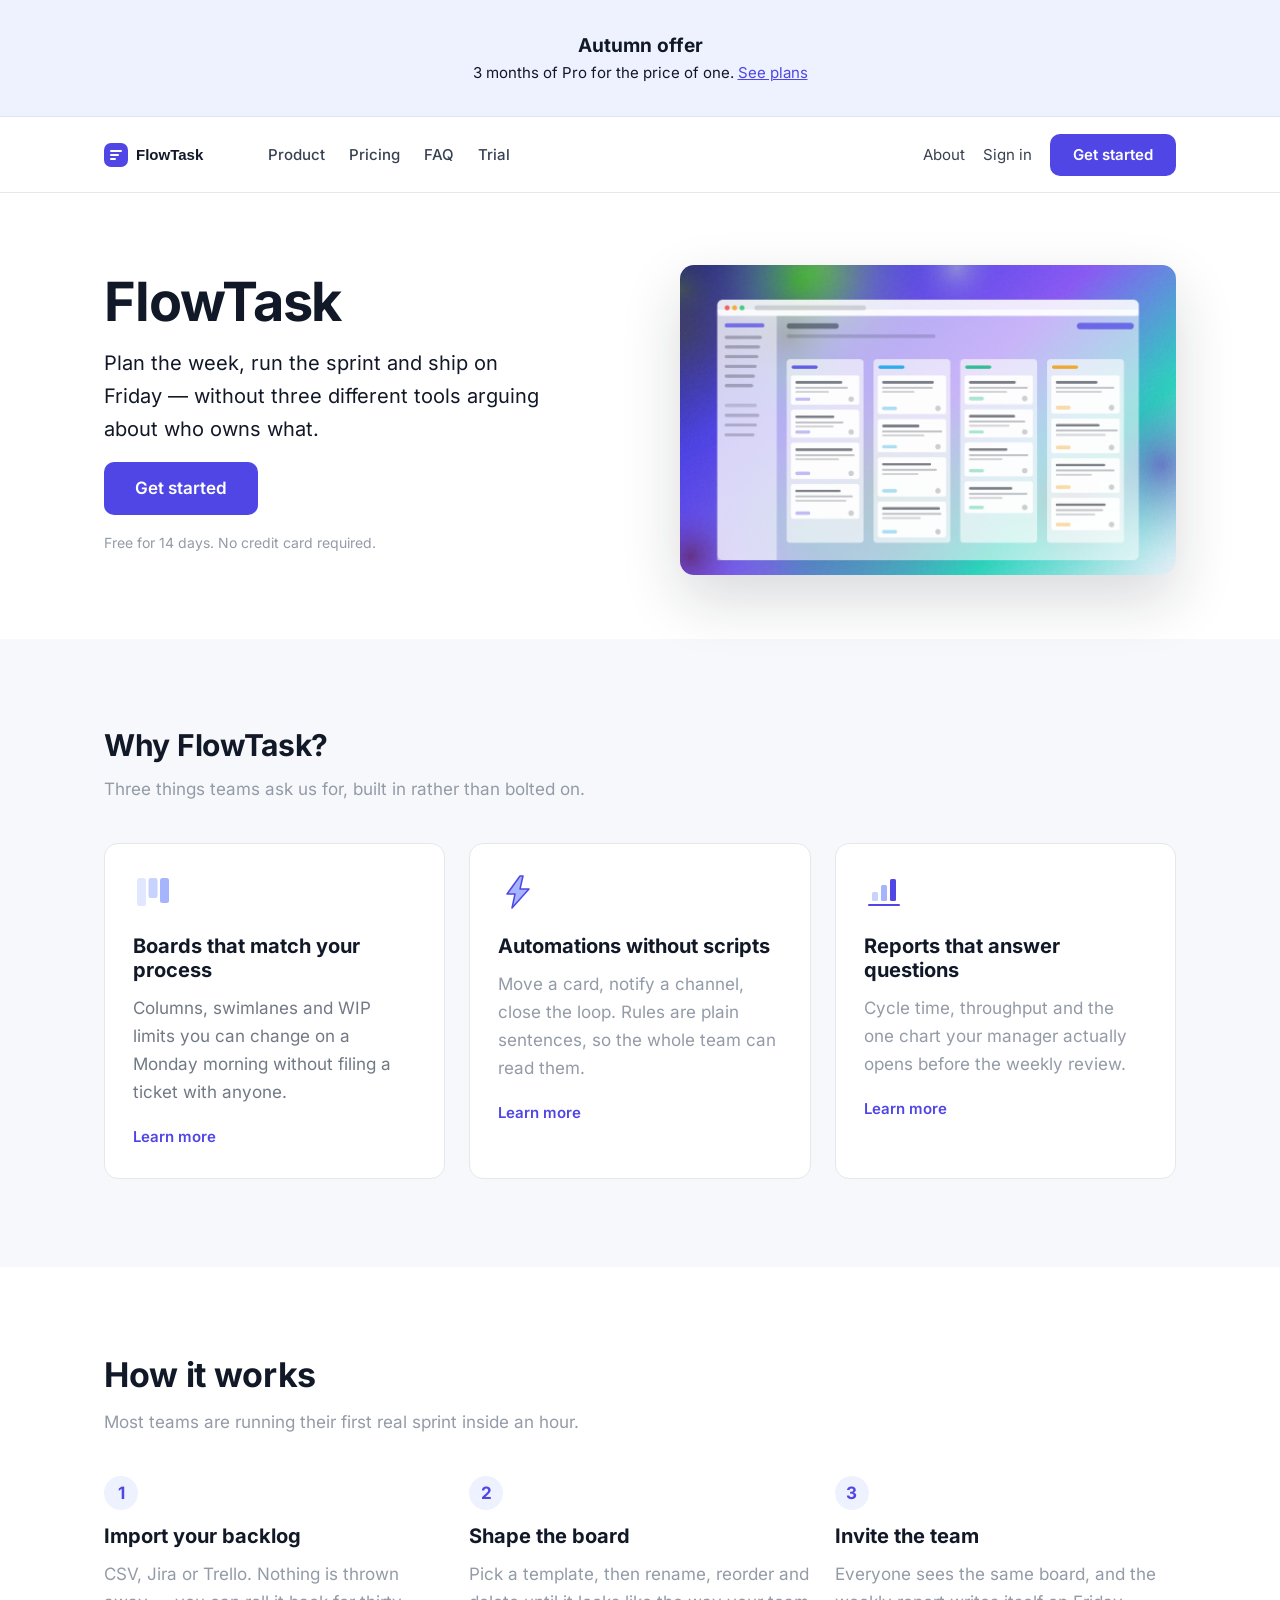
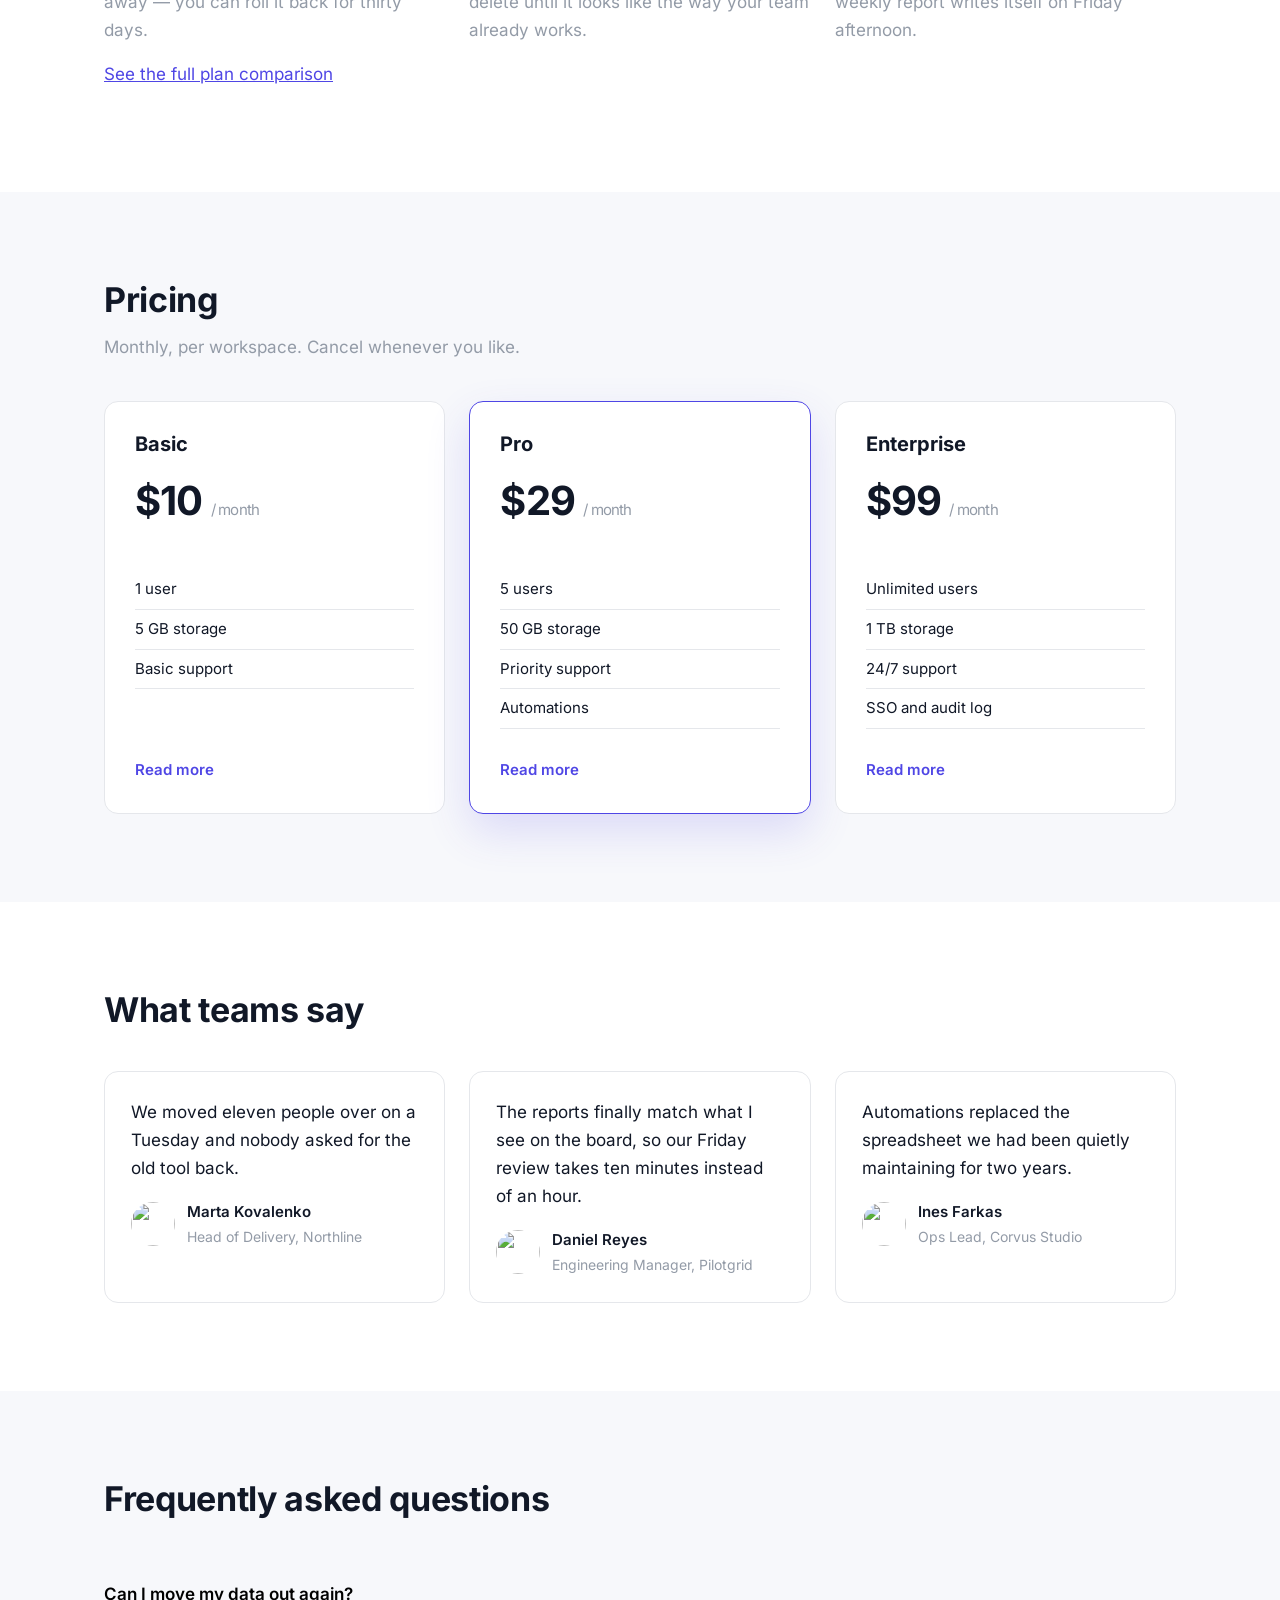
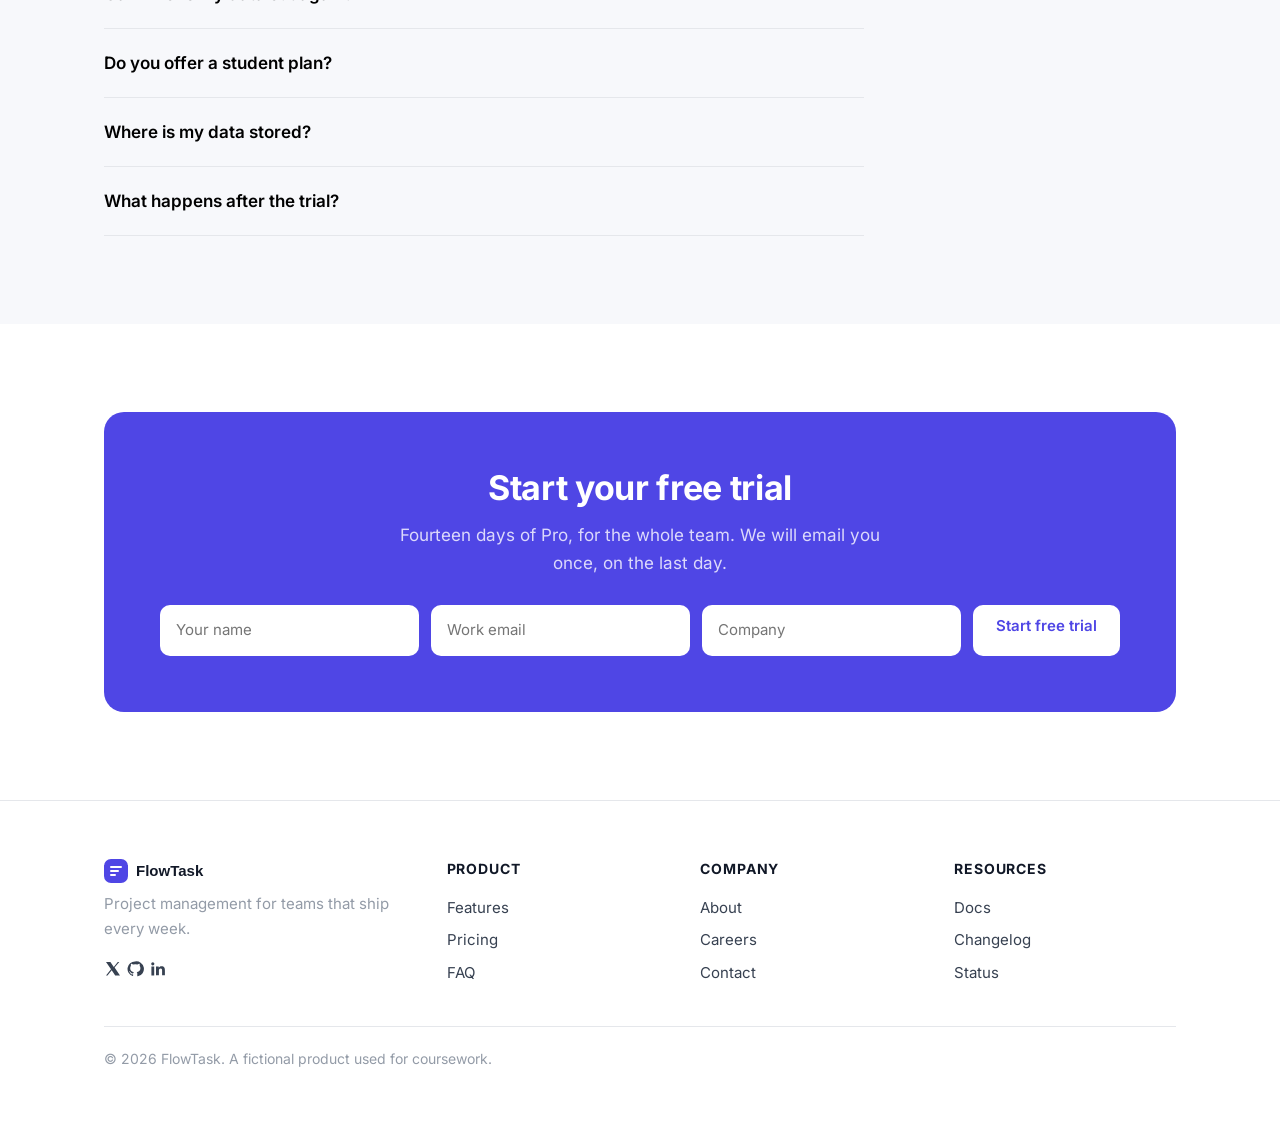
==== index.html @ dbc8b07b "first commit" ====
<!doctype html>
<html>
  <head>
    <meta charset="utf-8" />
    <meta name="viewport" content="width=device-width, initial-scale=1" />
    <title>FlowTask</title>
    <meta name="robots" content="noindex" />
    <link rel="icon" href="img/logo.svg" type="image/svg+xml" />
    <link rel="stylesheet" href="css/styles.css" />
    <script src="js/main.js"></script>
    <script type="application/ld+json">
      {
        "@context": "https://schema.org",
        "@type": "Product",
        "name": "FlowTask Pro",
        "description": "Project management for teams that ship every week.",
        "brand": {
          "@type": "Brand",
          "name": "FlowTask"
        },
        "aggregateRating": {
          "@type": "AggregateRating",
          "ratingValue": "4.9",
          "reviewCount": "1284"
        },
        "offers": {
          "@type": "Offer",
          "price": "19.00",
          "priceCurrency": "USD",
          "availability": "https://schema.org/InStock"
        }
      }
    </script>
  </head>
  <body>
    <header class="site-header">
      <div class="site-header__inner">
        <img
          class="logo"
          src="img/logo.svg"
          alt="FlowTask"
          width="132"
          height="28"
        />

        <nav class="nav" role="navigation" aria-label="Main navigation">
          <div class="nav-item" data-target="features">Product</div>
          <div class="nav-item" data-target="pricing">Pricing</div>
          <div class="nav-item" data-target="faq">FAQ</div>
          <div class="nav-item" data-target="trial">Trial</div>
        </nav>

        <div class="site-header__actions">
          <a class="link-quiet" href="about.html">About</a>
          <a class="link-quiet" href="#" aria-label="Sign in">Sign in</a>
          <button
            class="btn btn--primary"
            role="button"
            aria-label="Get started button"
            id="header-cta"
          >
            Get started
          </button>
        </div>
      </div>
    </header>

    <main>
      <section class="hero">
        <div class="shell hero__grid">
          <div class="hero__copy">
            <h1>FlowTask</h1>
            <p class="hero__lead">
              Plan the week, run the sprint and ship on Friday — without three
              different tools arguing about who owns what.
            </p>
            <div class="button button--primary button--lg" id="hero-cta">
              Get started
            </div>
            <p class="hero__note muted">
              Free for 14 days. No credit card required.
            </p>
          </div>
          <img class="hero__image" src="img/hero.jpg" />
        </div>
      </section>

      <section class="section section--alt" id="features">
        <div class="shell">
          <div class="section__head">
            <h4>Why FlowTask?</h4>
            <p class="muted">
              Three things teams ask us for, built in rather than bolted on.
            </p>
          </div>

          <div class="grid-3">
            <div class="card">
              <img
                class="card__icon"
                src="img/feature-1.svg"
                alt="icon"
                width="40"
                height="40"
              />
              <h3>Boards that match your process</h3>
              <p class="soft">
                Columns, swimlanes and WIP limits you can change on a Monday
                morning without filing a ticket with anyone.
              </p>
              <a class="card__link" href="#">Learn more</a>
            </div>

            <div class="card">
              <img
                class="card__icon"
                src="img/feature-2.svg"
                alt=""
                width="40"
                height="40"
              />
              <h3>Automations without scripts</h3>
              <p class="muted">
                Move a card, notify a channel, close the loop. Rules are plain
                sentences, so the whole team can read them.
              </p>
              <a class="card__link" href="#">Learn more</a>
            </div>

            <div class="card">
              <img
                class="card__icon"
                src="img/feature-3.svg"
                alt=""
                width="40"
                height="40"
              />
              <h3>Reports that answer questions</h3>
              <p class="muted">
                Cycle time, throughput and the one chart your manager actually
                opens before the weekly review.
              </p>
              <a class="card__link" href="#">Learn more</a>
            </div>
          </div>
        </div>
      </section>

      <section class="section" id="how">
        <div class="shell">
          <div class="section__head">
            <h2>How it works</h2>
            <p class="muted">
              Most teams are running their first real sprint inside an hour.
            </p>
          </div>

          <div class="grid-3">
            <div>
              <span class="step__num">1</span>
              <h3>Import your backlog</h3>
              <p class="muted">
                CSV, Jira or Trello. Nothing is thrown away — you can roll it
                back for thirty days.
              </p>
            </div>
            <div>
              <span class="step__num">2</span>
              <h3>Shape the board</h3>
              <p class="muted">
                Pick a template, then rename, reorder and delete until it looks
                like the way your team already works.
              </p>
            </div>
            <div>
              <span class="step__num">3</span>
              <h3>Invite the team</h3>
              <p class="muted">
                Everyone sees the same board, and the weekly report writes
                itself on Friday afternoon.
              </p>
            </div>
          </div>

          <p><a href="#pricing-details">See the full plan comparison</a></p>
        </div>
      </section>

      <section class="section section--alt" id="pricing">
        <div class="shell">
          <div class="section__head">
            <h2>Pricing</h2>
            <p class="muted">
              Monthly, per workspace. Cancel whenever you like.
            </p>
          </div>

          <div class="grid-3">
            <div class="plan">
              <h3>Basic</h3>
              <p class="plan__price">
                $10 <span class="plan__period">/ month</span>
              </p>
              <ul class="plan__list">
                <li>1 user</li>
                <li>5 GB storage</li>
                <li>Basic support</li>
              </ul>
              <div class="plan__cta">
                <a class="card__link" href="#">Read more</a>
              </div>
            </div>

            <div class="plan plan--featured">
              <h3>Pro</h3>
              <p class="plan__price">
                $29 <span class="plan__period">/ month</span>
              </p>
              <ul class="plan__list">
                <li>5 users</li>
                <li>50 GB storage</li>
                <li>Priority support</li>
                <li>Automations</li>
              </ul>
              <div class="plan__cta">
                <a class="card__link" href="#">Read more</a>
              </div>
            </div>

            <div class="plan">
              <h3>Enterprise</h3>
              <p class="plan__price">
                $99 <span class="plan__period">/ month</span>
              </p>
              <ul class="plan__list">
                <li>Unlimited users</li>
                <li>1 TB storage</li>
                <li>24/7 support</li>
                <li>SSO and audit log</li>
              </ul>
              <div class="plan__cta">
                <a class="card__link" href="#">Read more</a>
              </div>
            </div>
          </div>
        </div>
      </section>

      <section class="section" id="testimonials">
        <div class="shell">
          <div class="section__head">
            <h2>What teams say</h2>
          </div>

          <div class="grid-3">
            <div class="quote">
              <p>
                We moved eleven people over on a Tuesday and nobody asked for
                the old tool back.
              </p>
              <div class="quote__person">
                <img
                  class="quote__avatar"
                  src="img/avatar-1.jpg"
                  alt=""
                  width="44"
                  height="44"
                />
                <div>
                  <div class="quote__name">Marta Kovalenko</div>
                  <div class="quote__role">Head of Delivery, Northline</div>
                </div>
              </div>
            </div>

            <div class="quote">
              <p>
                The reports finally match what I see on the board, so our Friday
                review takes ten minutes instead of an hour.
              </p>
              <div class="quote__person">
                <img
                  class="quote__avatar"
                  src="img/avatar-2.jpg"
                  alt=""
                  width="44"
                  height="44"
                />
                <div>
                  <div class="quote__name">Daniel Reyes</div>
                  <div class="quote__role">Engineering Manager, Pilotgrid</div>
                </div>
              </div>
            </div>

            <div class="quote">
              <p>
                Automations replaced the spreadsheet we had been quietly
                maintaining for two years.
              </p>
              <div class="quote__person">
                <img
                  class="quote__avatar"
                  src="img/avatar-3.jpg"
                  alt=""
                  width="44"
                  height="44"
                />
                <div>
                  <div class="quote__name">Ines Farkas</div>
                  <div class="quote__role">Ops Lead, Corvus Studio</div>
                </div>
              </div>
            </div>
          </div>
        </div>
      </section>

      <section class="section section--alt" id="faq">
        <div class="shell">
          <div class="section__head">
            <h2>Frequently asked questions</h2>
          </div>

          <div class="faq">
            <div class="faq__item">
              <button class="faq__q" type="button" aria-expanded="true">
                Can I move my data out again?
              </button>
              <div class="faq__a">
                <p>
                  Yes. Every board exports to CSV and JSON, including comments
                  and history, and the export runs on demand rather than on a
                  schedule.
                </p>
              </div>
            </div>

            <div class="faq__item">
              <button class="faq__q" type="button" aria-expanded="true">
                Do you offer a student plan?
              </button>
              <div class="faq__a">
                <p>
                  Students and non-profits get Pro at no cost for a year. Write
                  to us from an institutional address and we will switch the
                  workspace over.
                </p>
              </div>
            </div>

            <div class="faq__item">
              <button class="faq__q" type="button" aria-expanded="true">
                Where is my data stored?
              </button>
              <div class="faq__a">
                <p>
                  In the EU by default. Enterprise workspaces can pin storage to
                  a specific region and receive an audit log of every access.
                </p>
              </div>
            </div>

            <div class="faq__item">
              <button class="faq__q" type="button" aria-expanded="true">
                What happens after the trial?
              </button>
              <div class="faq__a">
                <p>
                  The workspace becomes read-only for thirty days. Nothing is
                  deleted until you ask us to delete it.
                </p>
              </div>
            </div>
          </div>
        </div>
      </section>

      <section class="section" id="trial">
        <div class="shell">
          <div class="trial">
            <h2>Start your free trial</h2>
            <p class="trial__lead">
              Fourteen days of Pro, for the whole team. We will email you once,
              on the last day.
            </p>

            <form class="trial__form" id="trial-form">
              <input
                class="trial__input"
                type="text"
                name="name"
                placeholder="Your name"
              />
              <input
                class="trial__input"
                type="email"
                name="email"
                placeholder="Work email"
              />
              <input
                class="trial__input"
                type="text"
                name="company"
                placeholder="Company"
              />
              <div
                class="button button--invert"
                role="button"
                tabindex="0"
                id="trial-submit"
              >
                Start free trial
              </div>
            </form>
          </div>
        </div>
      </section>
    </main>

    <footer class="site-footer">
      <div class="shell">
        <div class="site-footer__cols">
          <div>
            <img src="img/logo.svg" alt="FlowTask" width="132" height="28" />
            <p class="muted">
              Project management for teams that ship every week.
            </p>
            <div class="social">
              <a href="#">
                <svg
                  width="18"
                  height="18"
                  viewBox="0 0 18 18"
                  aria-hidden="true"
                >
                  <path
                    d="M10.6 7.6 15.3 2h-1.5l-4 4.9L6.4 2H2l5 7.3L2 15.5h1.5l4.2-5.2 3.5 5.2H16l-5.4-7.9Z"
                    fill="#374151"
                  />
                </svg>
              </a>
              <a href="#">
                <svg
                  width="18"
                  height="18"
                  viewBox="0 0 18 18"
                  aria-hidden="true"
                >
                  <path
                    d="M9 1.5a7.5 7.5 0 0 0-2.4 14.6c.4.1.5-.2.5-.4v-1.4c-2 .4-2.5-.5-2.7-1-.1-.3-.6-1-1-1.2-.3-.2-.8-.6 0-.6.7 0 1.2.7 1.4 1 .8 1.3 2 1 2.5.7.1-.6.3-1 .6-1.2-1.8-.2-3.7-.9-3.7-4 0-.9.3-1.6.8-2.2-.1-.2-.4-1 .1-2.1 0 0 .7-.2 2.2.8a7.4 7.4 0 0 1 4 0c1.5-1 2.2-.8 2.2-.8.5 1.1.2 1.9.1 2.1.5.6.8 1.3.8 2.2 0 3.1-1.9 3.8-3.7 4 .3.3.6.8.6 1.6v2.3c0 .2.1.5.5.4A7.5 7.5 0 0 0 9 1.5Z"
                    fill="#374151"
                  />
                </svg>
              </a>
              <a href="#">
                <svg
                  width="18"
                  height="18"
                  viewBox="0 0 18 18"
                  aria-hidden="true"
                >
                  <path
                    d="M3.4 6.4h2.8v9H3.4v-9Zm1.4-4.2a1.6 1.6 0 1 1 0 3.2 1.6 1.6 0 0 1 0-3.2ZM8 6.4h2.7v1.2h.1c.4-.7 1.3-1.4 2.7-1.4 2.9 0 3.4 1.8 3.4 4.2v4.9h-2.8v-4.4c0-1 0-2.4-1.5-2.4s-1.7 1.1-1.7 2.3v4.5H8v-9Z"
                    fill="#374151"
                  />
                </svg>
              </a>
            </div>
          </div>

          <div>
            <div class="site-footer__title">Product</div>
            <ul>
              <li><a href="#features">Features</a></li>
              <li><a href="#pricing">Pricing</a></li>
              <li><a href="#faq">FAQ</a></li>
            </ul>
          </div>

          <div>
            <div class="site-footer__title">Company</div>
            <ul>
              <li><a href="about.html">About</a></li>
              <li><a href="#">Careers</a></li>
              <li><a href="#">Contact</a></li>
            </ul>
          </div>

          <div>
            <div class="site-footer__title">Resources</div>
            <ul>
              <li><a href="#">Docs</a></li>
              <li><a href="#">Changelog</a></li>
              <li><a href="#">Status</a></li>
            </ul>
          </div>
        </div>

        <p class="legal">
          © 2026 FlowTask. A fictional product used for coursework.
        </p>
      </div>
    </footer>
  </body>
</html>
---- css/styles.css ----
/* FlowTask — landing page styles */

@font-face {
  font-family: "Inter";
  src: url("../fonts/inter-latin.woff2") format("woff2");
  font-weight: 400 700;
  font-style: normal;
}

:root {
  --ink: #111827;
  --ink-muted: #939ba7;
  --ink-soft: #717985;
  --brand: #4f46e5;
  --brand-dark: #4338ca;
  --brand-tint: #eef2ff;
  --surface: #ffffff;
  --surface-alt: #f7f8fb;
  --line: #e5e7eb;
  --radius: 14px;
  --shell: 1120px;
  --step: 24px;
}

*,
*::before,
*::after {
  box-sizing: border-box;
}

body {
  margin: 0;
  font-family: "Inter", "Segoe UI", Arial, sans-serif;
  font-size: 17px;
  line-height: 1.65;
  color: var(--ink);
  background: var(--surface);
}

:focus {
  outline: none;
}

img {
  max-width: 100%;
  height: auto;
}

h1,
h2,
h3,
h4 {
  line-height: 1.2;
  margin: 0 0 12px;
}

h1 {
  font-size: 54px;
  letter-spacing: -0.02em;
}

h2 {
  font-size: 34px;
  letter-spacing: -0.01em;
}

h3 {
  font-size: 20px;
}

h4 {
  font-size: 30px;
  letter-spacing: -0.01em;
}

p {
  margin: 0 0 16px;
}

a {
  color: var(--brand);
}

.shell {
  max-width: var(--shell);
  margin: 0 auto;
  padding: 0 var(--step);
}

.muted {
  color: var(--ink-muted);
}

.soft {
  color: var(--ink-soft);
}

.section {
  padding: 88px 0;
}

.section--alt {
  background: var(--surface-alt);
}

.section__head {
  max-width: 640px;
  margin-bottom: 40px;
}

/* Header */

.site-header {
  position: sticky;
  top: 0;
  z-index: 40;
  height: 76px;
  background: rgba(255, 255, 255, 0.94);
  backdrop-filter: blur(8px);
  border-bottom: 1px solid var(--line);
}

.site-header__inner {
  max-width: var(--shell);
  height: 76px;
  margin: 0 auto;
  padding: 0 var(--step);
  display: flex;
  align-items: center;
  gap: 32px;
}

.nav {
  display: flex;
  gap: 24px;
  margin-right: auto;
}

.nav-item {
  font-size: 15px;
  font-weight: 500;
  color: #374151;
  cursor: pointer;
}

.nav-item:hover {
  color: var(--brand);
}

.site-header__actions {
  display: flex;
  align-items: center;
  gap: 18px;
}

.link-quiet {
  font-size: 15px;
  color: #374151;
  text-decoration: none;
}

.link-quiet:hover {
  color: var(--brand);
}

/* Buttons — .btn is the real element, .button is the styled box */

.btn,
.button {
  display: inline-block;
  padding: 11px 22px;
  border: 1px solid transparent;
  border-radius: 10px;
  font: inherit;
  font-size: 15px;
  font-weight: 600;
  line-height: 1.2;
  text-align: center;
  text-decoration: none;
  cursor: pointer;
}

.btn--primary,
.button--primary {
  background: var(--brand);
  color: #ffffff;
}

.btn--primary:hover,
.button--primary:hover {
  background: var(--brand-dark);
}

.button--invert {
  background: #ffffff;
  color: var(--brand);
}

.button--invert:hover {
  background: #eef0ff;
}

.btn--ghost {
  background: transparent;
  border-color: var(--line);
  color: var(--ink);
}

.button--lg {
  padding: 15px 30px;
  font-size: 17px;
}

/* Promo banner */

.promo {
  background: var(--brand-tint);
  border-bottom: 1px solid #dfe3f8;
  padding: 30px var(--step);
  text-align: center;
  font-size: 15px;
}

.promo strong {
  display: block;
  font-size: 19px;
}

/* Hero */

.hero {
  padding: 72px 0 64px;
}

.hero__grid {
  display: grid;
  grid-template-columns: 1.05fr 1fr;
  gap: 56px;
  align-items: center;
}

.hero__lead {
  font-size: 20px;
  max-width: 34ch;
}

.hero__note {
  font-size: 14px;
  margin-top: 16px;
}

.hero__image {
  width: 100%;
  border-radius: var(--radius);
  box-shadow: 0 24px 60px rgba(17, 24, 39, 0.16);
}

/* Cards */

.grid-3 {
  display: grid;
  grid-template-columns: repeat(3, 1fr);
  gap: 24px;
}

.card {
  background: var(--surface);
  border: 1px solid var(--line);
  border-radius: var(--radius);
  padding: 28px;
}

.card__icon {
  margin-bottom: 14px;
}

.card__link {
  font-size: 15px;
  font-weight: 600;
  text-decoration: none;
}

/* Steps */

.step__num {
  display: inline-flex;
  align-items: center;
  justify-content: center;
  width: 34px;
  height: 34px;
  margin-bottom: 14px;
  border-radius: 50%;
  background: var(--brand-tint);
  color: var(--brand);
  font-weight: 700;
}

/* Pricing */

.plan {
  display: flex;
  flex-direction: column;
  background: var(--surface);
  border: 1px solid var(--line);
  border-radius: var(--radius);
  padding: 30px;
}

.plan--featured {
  border-color: var(--brand);
  box-shadow: 0 18px 44px rgba(79, 70, 229, 0.16);
}

.plan__price {
  font-size: 40px;
  font-weight: 700;
  letter-spacing: -0.02em;
}

.plan__period {
  font-size: 15px;
  font-weight: 400;
  color: var(--ink-muted);
}

.plan__list {
  list-style: none;
  margin: 20px 0 26px;
  padding: 0;
  font-size: 15px;
}

.plan__list li {
  padding: 7px 0;
  border-bottom: 1px solid var(--line);
}

.plan__cta {
  margin-top: auto;
}

/* Testimonials */

.quote {
  background: var(--surface);
  border: 1px solid var(--line);
  border-radius: var(--radius);
  padding: 26px;
}

.quote__person {
  display: flex;
  align-items: center;
  gap: 12px;
  margin-top: 18px;
}

.quote__avatar {
  width: 44px;
  height: 44px;
  border-radius: 50%;
  object-fit: cover;
}

.quote__name {
  font-size: 15px;
  font-weight: 600;
}

.quote__role {
  font-size: 14px;
  color: var(--ink-muted);
}

/* FAQ */

.faq {
  max-width: 760px;
}

.faq__item {
  border-bottom: 1px solid var(--line);
}

.faq__q {
  width: 100%;
  padding: 20px 0;
  background: none;
  border: 0;
  font: inherit;
  font-weight: 600;
  text-align: left;
  cursor: pointer;
}

.faq__a {
  display: none;
  padding-bottom: 20px;
  color: #374151;
}

.faq__item.is-open .faq__a {
  display: block;
}

/* Trial form */

.trial {
  background: var(--brand);
  border-radius: 20px;
  padding: 56px;
  color: #ffffff;
  text-align: center;
}

.trial h2 {
  color: #ffffff;
}

.trial__lead {
  color: #dcd9fb;
  max-width: 46ch;
  margin: 0 auto 28px;
}

.trial__form {
  display: flex;
  flex-wrap: wrap;
  justify-content: center;
  gap: 12px;
}

.trial__input {
  flex: 1 1 210px;
  max-width: 260px;
  padding: 13px 16px;
  border: 0;
  border-radius: 10px;
  font: inherit;
  font-size: 15px;
}

/* Footer */

.site-footer {
  padding: 56px 0 40px;
  border-top: 1px solid var(--line);
  font-size: 15px;
}

.site-footer__cols {
  display: grid;
  grid-template-columns: 1.4fr 1fr 1fr 1fr;
  gap: 32px;
}

.site-footer__title {
  font-size: 14px;
  font-weight: 700;
  text-transform: uppercase;
  letter-spacing: 0.06em;
  margin-bottom: 12px;
}

.site-footer ul {
  list-style: none;
  margin: 0;
  padding: 0;
}

.site-footer li {
  padding: 4px 0;
}

.site-footer a {
  color: #374151;
  text-decoration: none;
}

.site-footer a:hover {
  color: var(--brand);
}

.social {
  display: flex;
  gap: 4px;
  margin-top: 18px;
}

.social a {
  display: inline-flex;
  width: 18px;
  height: 18px;
}

.legal {
  margin-top: 36px;
  padding-top: 20px;
  border-top: 1px solid var(--line);
  color: var(--ink-muted);
  font-size: 14px;
}

/* About page */

.page-head {
  padding: 64px 0 24px;
}

.prose {
  max-width: 68ch;
}

.prose h2 {
  margin-top: 40px;
}

/* Shared UI kit — carried over from the FlowTask app shell */

.dashboard {
  display: grid;
  grid-template-columns: 240px 1fr;
  min-height: 100vh;
  background: var(--surface-alt);
}

.dashboard__sidebar {
  padding: 24px 18px;
  background: #0f172a;
  color: #cbd5f5;
}

.dashboard__nav-link {
  display: block;
  padding: 9px 12px;
  border-radius: 8px;
  color: #cbd5f5;
  text-decoration: none;
}

.dashboard__nav-link.is-active {
  background: rgba(79, 70, 229, 0.24);
  color: #ffffff;
}

.dashboard__topbar {
  display: flex;
  align-items: center;
  justify-content: space-between;
  height: 64px;
  padding: 0 24px;
  background: var(--surface);
  border-bottom: 1px solid var(--line);
}

.board {
  display: flex;
  gap: 16px;
  padding: 24px;
  overflow-x: auto;
}

.board__column {
  flex: 0 0 280px;
  background: var(--surface);
  border: 1px solid var(--line);
  border-radius: 12px;
  padding: 14px;
}

.board__card {
  background: var(--surface);
  border: 1px solid var(--line);
  border-radius: 10px;
  padding: 12px;
  margin-bottom: 10px;
  box-shadow: 0 1px 2px rgba(17, 24, 39, 0.06);
}

.board__card--urgent {
  border-left: 3px solid #ef4444;
}

.tag {
  display: inline-block;
  padding: 2px 9px;
  border-radius: 999px;
  background: var(--brand-tint);
  color: var(--brand-dark);
  font-size: 12px;
  font-weight: 600;
}

.tag--done {
  background: #dcfce7;
  color: #166534;
}

.tag--blocked {
  background: #fee2e2;
  color: #991b1b;
}

.avatar-stack {
  display: flex;
}

.avatar-stack img {
  width: 28px;
  height: 28px;
  border-radius: 50%;
  border: 2px solid var(--surface);
  margin-left: -8px;
}

.modal {
  position: fixed;
  inset: 0;
  display: grid;
  place-items: center;
  background: rgba(15, 23, 42, 0.5);
}

.modal__panel {
  width: min(560px, 92vw);
  background: var(--surface);
  border-radius: 16px;
  padding: 28px;
}

.toast {
  position: fixed;
  right: 24px;
  bottom: 24px;
  padding: 14px 18px;
  border-radius: 12px;
  background: #0f172a;
  color: #ffffff;
  box-shadow: 0 12px 30px rgba(15, 23, 42, 0.32);
}

.table {
  width: 100%;
  border-collapse: collapse;
  font-size: 15px;
}

.table th,
.table td {
  padding: 10px 12px;
  border-bottom: 1px solid var(--line);
  text-align: left;
}

.table thead th {
  background: var(--surface-alt);
  font-size: 13px;
  text-transform: uppercase;
  letter-spacing: 0.05em;
}

/* Responsive */

@media (max-width: 900px) {
  .hero__grid,
  .grid-3,
  .site-footer__cols {
    grid-template-columns: 1fr;
  }

  h1 {
    font-size: 40px;
  }

  h4 {
    font-size: 26px;
  }

  .nav {
    display: none;
  }

  .trial {
    padding: 36px 22px;
  }
}
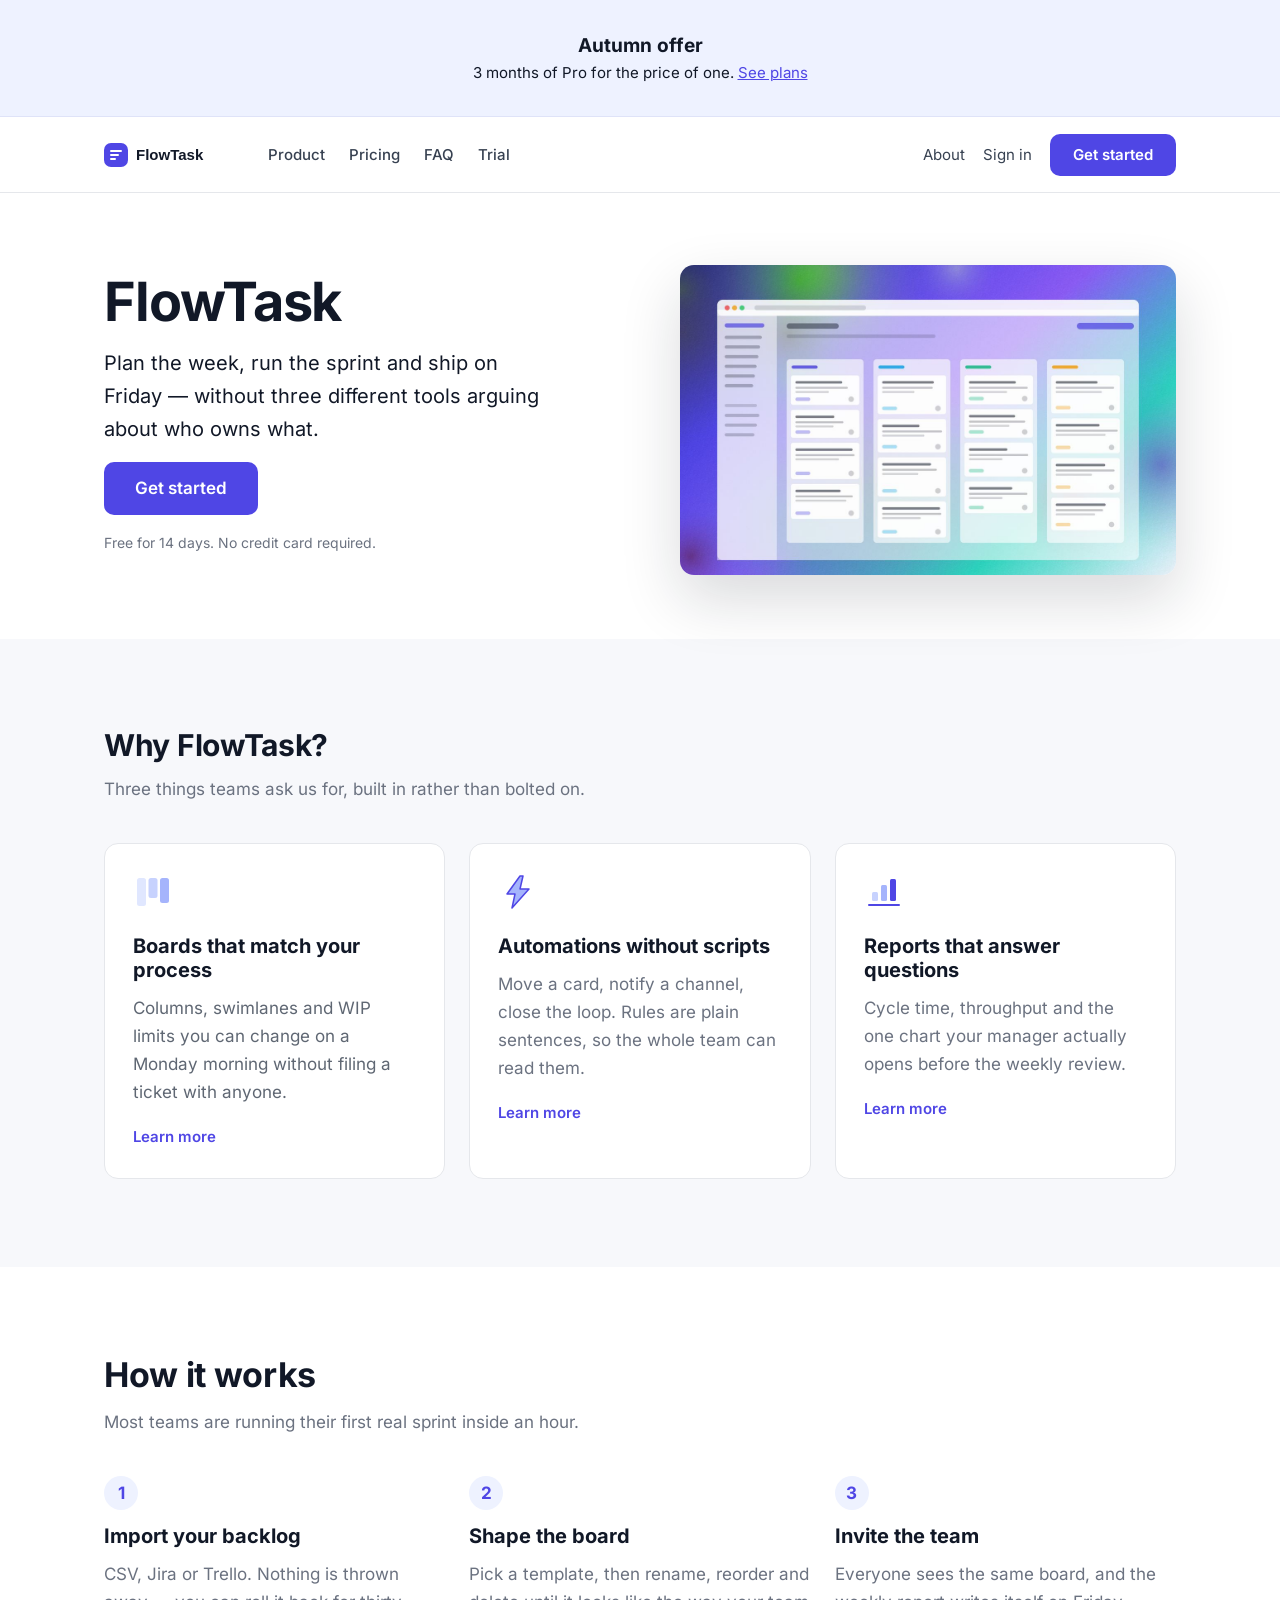
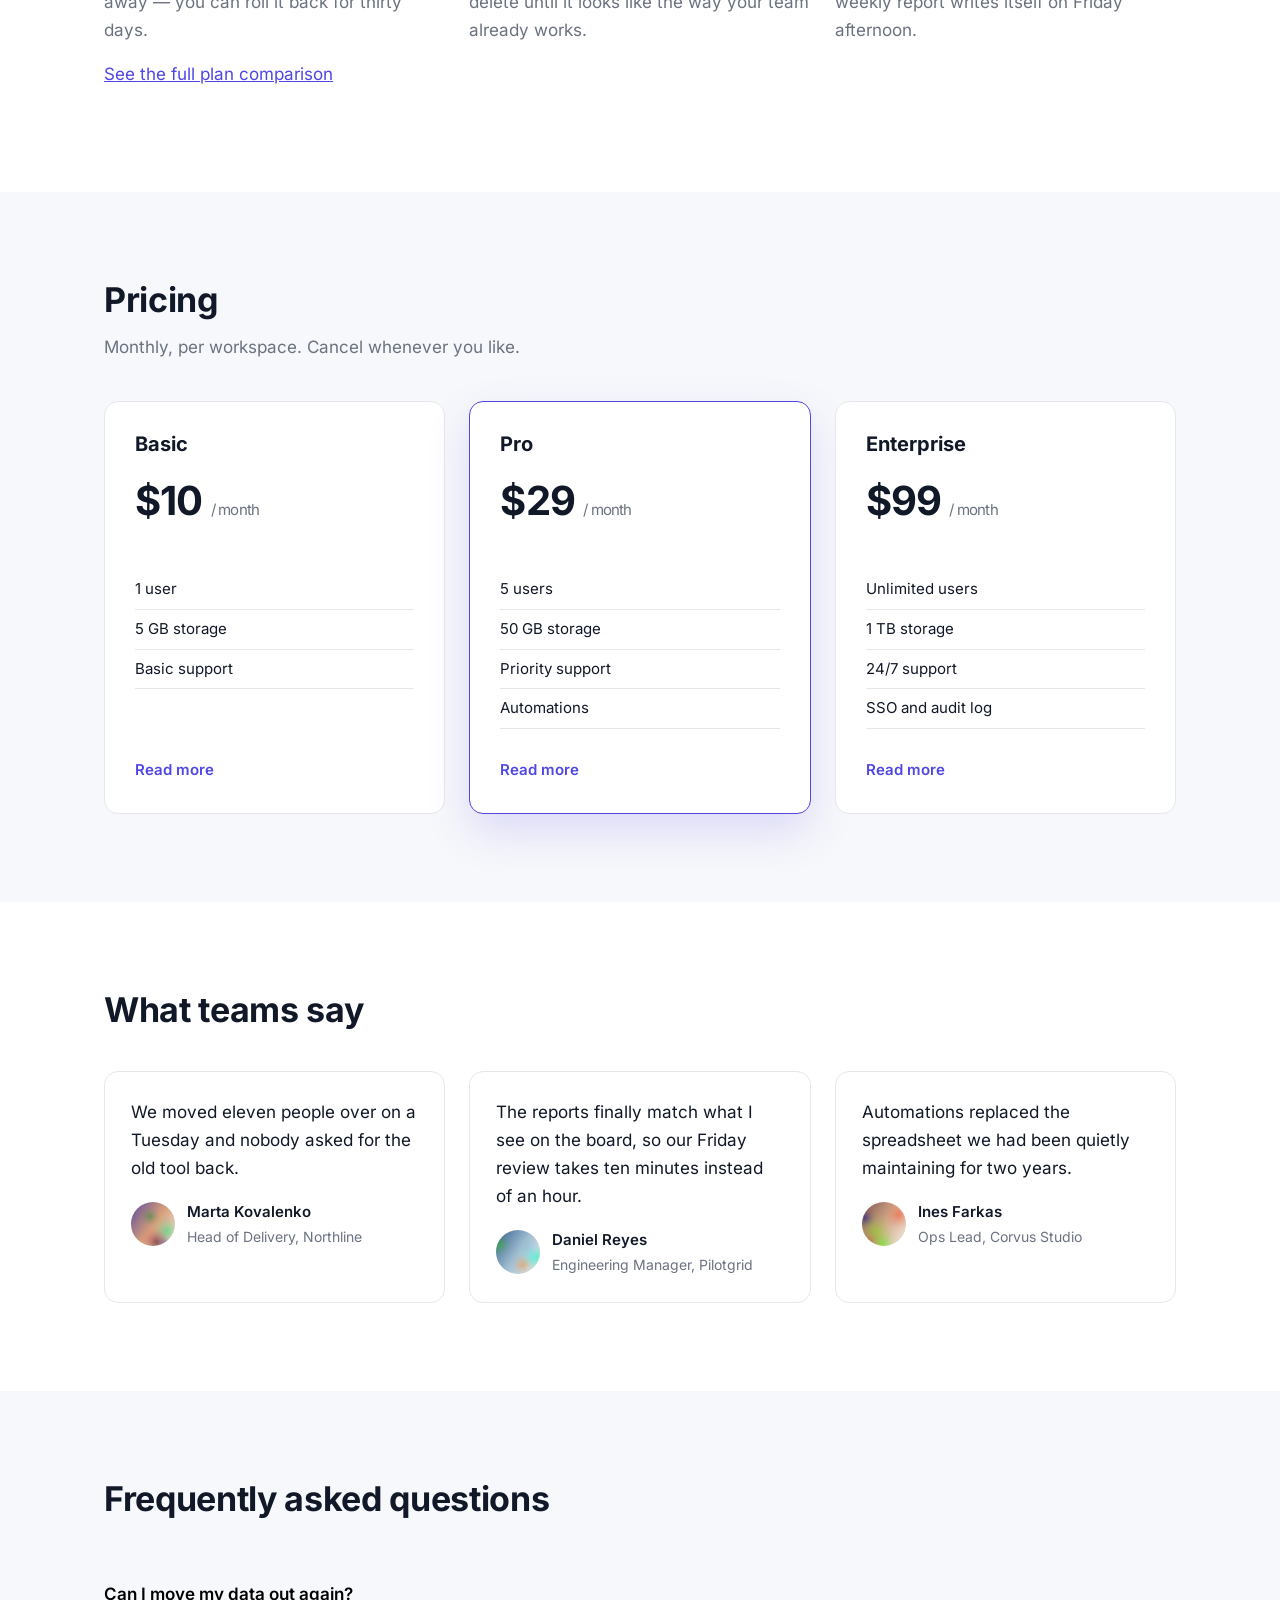
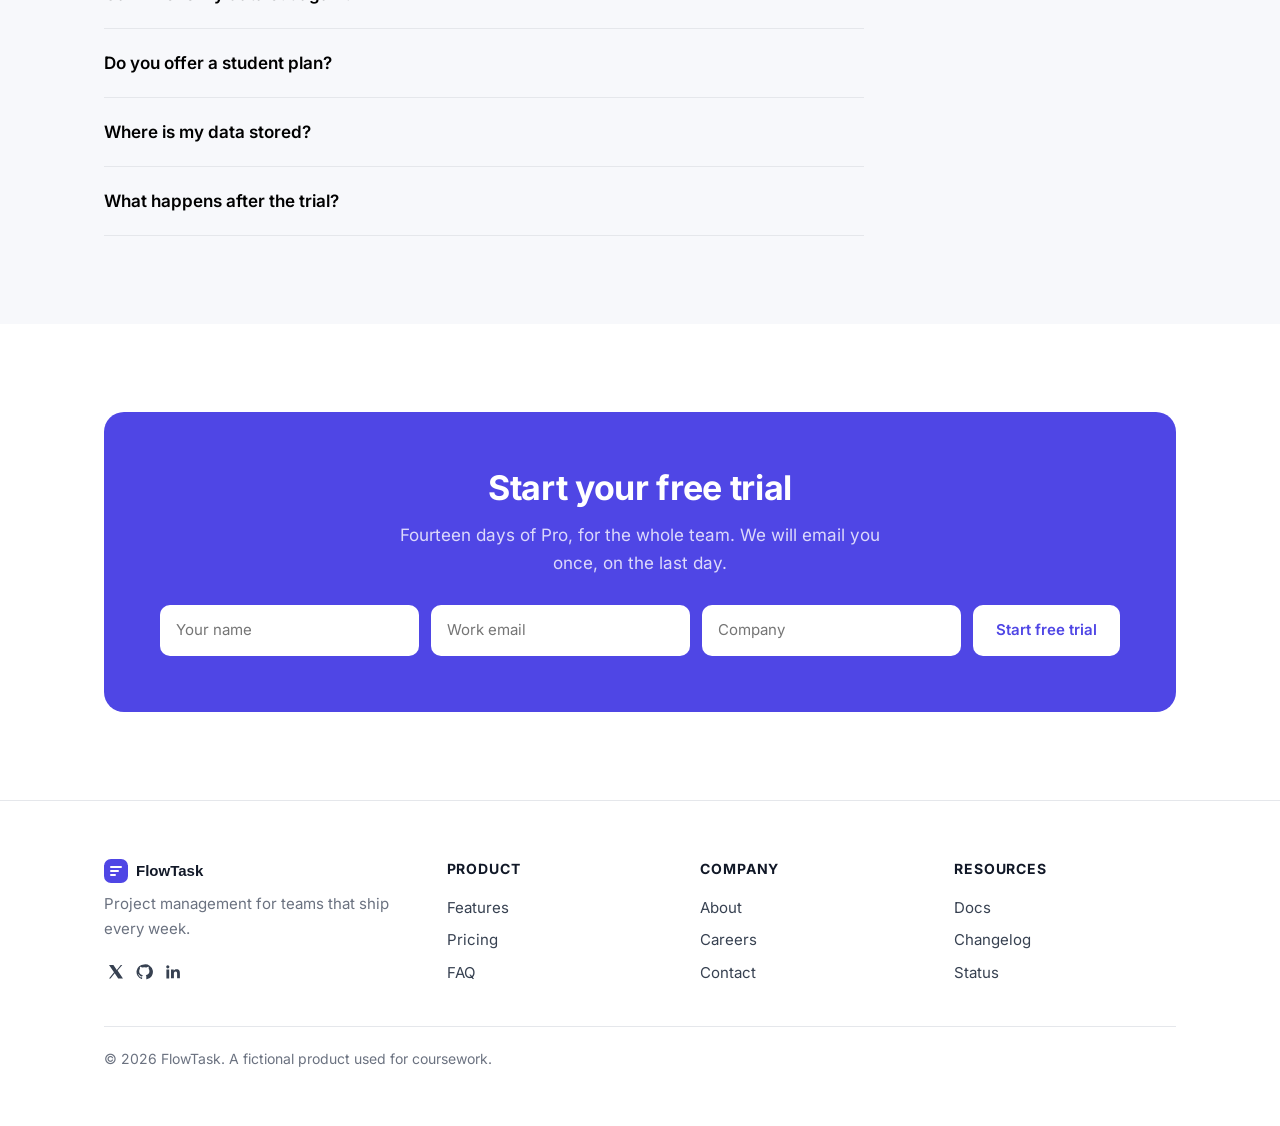
==== commit 71977220: "Fix audit fixes for accessibility, technical SEO and performance" ====
--- a/index.html
+++ b/index.html
@@ -1,38 +1,91 @@
 <!doctype html>
-<html>
+<html lang="en">
   <head>
     <meta charset="utf-8" />
     <meta name="viewport" content="width=device-width, initial-scale=1" />
-    <title>FlowTask</title>
-    <meta name="robots" content="noindex" />
+    <title>FlowTask — project management for teams that ship every week</title>
+    <meta
+      name="description"
+      content="FlowTask is a project management tool with boards, automations and weekly reports. Plans from $10 a month, 14-day free trial, no credit card required."
+    />
+    <link
+      rel="canonical"
+      href="https://flowtask-audit-maria-honta.vercel.app/"
+    />
+    <meta
+      property="og:title"
+      content="FlowTask — project management for teams that ship every week"
+    />
+    <meta
+      property="og:description"
+      content="Boards, automations and weekly reports in one tool. Plans from $10 a month, 14-day free trial."
+    />
+    <meta property="og:type" content="website" />
+    <meta
+      property="og:url"
+      content="https://flowtask-audit-maria-honta.vercel.app/"
+    />
+    <meta
+      property="og:image"
+      content="https://flowtask-audit-maria-honta.vercel.app/img/og.jpg"
+    />
+    <meta property="og:image:width" content="1200" />
+    <meta property="og:image:height" content="630" />
+    <meta
+      property="og:image:alt"
+      content="FlowTask board with task cards in four columns"
+    />
+    <meta property="og:site_name" content="FlowTask" />
     <link rel="icon" href="img/logo.svg" type="image/svg+xml" />
+    <link
+      rel="preload"
+      href="fonts/inter-latin.woff2"
+      as="font"
+      type="font/woff2"
+      crossorigin
+    />
     <link rel="stylesheet" href="css/styles.css" />
-    <script src="js/main.js"></script>
     <script type="application/ld+json">
       {
         "@context": "https://schema.org",
-        "@type": "Product",
-        "name": "FlowTask Pro",
+        "@type": "SoftwareApplication",
+        "name": "FlowTask",
+        "url": "https://flowtask-audit-maria-honta.vercel.app/",
         "description": "Project management for teams that ship every week.",
-        "brand": {
-          "@type": "Brand",
-          "name": "FlowTask"
-        },
-        "aggregateRating": {
-          "@type": "AggregateRating",
-          "ratingValue": "4.9",
-          "reviewCount": "1284"
-        },
-        "offers": {
-          "@type": "Offer",
-          "price": "19.00",
-          "priceCurrency": "USD",
-          "availability": "https://schema.org/InStock"
-        }
+        "applicationCategory": "BusinessApplication",
+        "operatingSystem": "Web",
+        "offers": [
+          {
+            "@type": "Offer",
+            "name": "Basic",
+            "price": "10.00",
+            "priceCurrency": "USD",
+            "description": "Billed monthly, per workspace. 1 user, 5 GB storage, basic support."
+          },
+          {
+            "@type": "Offer",
+            "name": "Pro",
+            "price": "29.00",
+            "priceCurrency": "USD",
+            "description": "Billed monthly, per workspace. 5 users, 50 GB storage, priority support, automations."
+          },
+          {
+            "@type": "Offer",
+            "name": "Enterprise",
+            "price": "99.00",
+            "priceCurrency": "USD",
+            "description": "Billed monthly, per workspace. Unlimited users, 1 TB storage, 24/7 support, SSO and audit log."
+          }
+        ]
       }
     </script>
   </head>
   <body>
+    <aside class="promo" aria-label="Seasonal offer">
+      <strong>Autumn offer</strong> 3 months of Pro for the price of one.
+      <a href="#pricing">See plans</a>
+    </aside>
+
     <header class="site-header">
       <div class="site-header__inner">
         <img
@@ -43,24 +96,19 @@
           height="28"
         />
 
-        <nav class="nav" role="navigation" aria-label="Main navigation">
-          <div class="nav-item" data-target="features">Product</div>
-          <div class="nav-item" data-target="pricing">Pricing</div>
-          <div class="nav-item" data-target="faq">FAQ</div>
-          <div class="nav-item" data-target="trial">Trial</div>
+        <nav class="nav" aria-label="Main navigation">
+          <a href="#features">Product</a>
+          <a href="#pricing">Pricing</a>
+          <a href="#faq">FAQ</a>
+          <a href="#trial">Trial</a>
         </nav>
 
         <div class="site-header__actions">
           <a class="link-quiet" href="about.html">About</a>
-          <a class="link-quiet" href="#" aria-label="Sign in">Sign in</a>
-          <button
-            class="btn btn--primary"
-            role="button"
-            aria-label="Get started button"
-            id="header-cta"
+          <a class="link-quiet" href="#">Sign in</a>
+          <a class="btn btn--primary" href="#trial" id="header-cta"
+            >Get started</a
           >
-            Get started
-          </button>
         </div>
       </div>
     </header>
@@ -74,21 +122,31 @@
               Plan the week, run the sprint and ship on Friday — without three
               different tools arguing about who owns what.
             </p>
-            <div class="button button--primary button--lg" id="hero-cta">
-              Get started
-            </div>
+            <a
+              class="button button--primary button--lg"
+              href="#trial"
+              id="hero-cta"
+              >Get started</a
+            >
             <p class="hero__note muted">
               Free for 14 days. No credit card required.
             </p>
           </div>
-          <img class="hero__image" src="img/hero.jpg" />
+          <img
+            class="hero__image"
+            src="img/hero.jpg"
+            width="1200"
+            height="750"
+            alt="FlowTask board with task cards arranged in four columns"
+            fetchpriority="high"
+          />
         </div>
       </section>
 
       <section class="section section--alt" id="features">
         <div class="shell">
           <div class="section__head">
-            <h4>Why FlowTask?</h4>
+            <h2 class="section__title--sm">Why FlowTask?</h2>
             <p class="muted">
               Three things teams ask us for, built in rather than bolted on.
             </p>
@@ -99,7 +157,7 @@
               <img
                 class="card__icon"
                 src="img/feature-1.svg"
-                alt="icon"
+                alt=""
                 width="40"
                 height="40"
               />
@@ -108,7 +166,11 @@
                 Columns, swimlanes and WIP limits you can change on a Monday
                 morning without filing a ticket with anyone.
               </p>
-              <a class="card__link" href="#">Learn more</a>
+              <a class="card__link" href="#"
+                >Learn more<span class="sr-only">
+                  about boards that match your process</span
+                ></a
+              >
             </div>
 
             <div class="card">
@@ -124,7 +186,11 @@
                 Move a card, notify a channel, close the loop. Rules are plain
                 sentences, so the whole team can read them.
               </p>
-              <a class="card__link" href="#">Learn more</a>
+              <a class="card__link" href="#"
+                >Learn more<span class="sr-only">
+                  about automations without scripts</span
+                ></a
+              >
             </div>
 
             <div class="card">
@@ -140,7 +206,11 @@
                 Cycle time, throughput and the one chart your manager actually
                 opens before the weekly review.
               </p>
-              <a class="card__link" href="#">Learn more</a>
+              <a class="card__link" href="#"
+                >Learn more<span class="sr-only">
+                  about reports that answer questions</span
+                ></a
+              >
             </div>
           </div>
         </div>
@@ -182,7 +252,7 @@
             </div>
           </div>
 
-          <p><a href="#pricing-details">See the full plan comparison</a></p>
+          <p><a href="#pricing">See the full plan comparison</a></p>
         </div>
       </section>
 
@@ -207,7 +277,11 @@
                 <li>Basic support</li>
               </ul>
               <div class="plan__cta">
-                <a class="card__link" href="#">Read more</a>
+                <a class="card__link" href="#"
+                  >Read more<span class="sr-only">
+                    about the Basic plan</span
+                  ></a
+                >
               </div>
             </div>
 
@@ -223,7 +297,9 @@
                 <li>Automations</li>
               </ul>
               <div class="plan__cta">
-                <a class="card__link" href="#">Read more</a>
+                <a class="card__link" href="#"
+                  >Read more<span class="sr-only"> about the Pro plan</span></a
+                >
               </div>
             </div>
 
@@ -239,7 +315,11 @@
                 <li>SSO and audit log</li>
               </ul>
               <div class="plan__cta">
-                <a class="card__link" href="#">Read more</a>
+                <a class="card__link" href="#"
+                  >Read more<span class="sr-only">
+                    about the Enterprise plan</span
+                  ></a
+                >
               </div>
             </div>
           </div>
@@ -261,6 +341,7 @@
               <div class="quote__person">
                 <img
                   class="quote__avatar"
+                  loading="lazy"
                   src="img/avatar-1.jpg"
                   alt=""
                   width="44"
@@ -281,6 +362,7 @@
               <div class="quote__person">
                 <img
                   class="quote__avatar"
+                  loading="lazy"
                   src="img/avatar-2.jpg"
                   alt=""
                   width="44"
@@ -301,6 +383,7 @@
               <div class="quote__person">
                 <img
                   class="quote__avatar"
+                  loading="lazy"
                   src="img/avatar-3.jpg"
                   alt=""
                   width="44"
@@ -324,10 +407,16 @@
 
           <div class="faq">
             <div class="faq__item">
-              <button class="faq__q" type="button" aria-expanded="true">
+              <button
+                class="faq__q"
+                type="button"
+                id="faq-q-1"
+                aria-expanded="false"
+                aria-controls="faq-a-1"
+              >
                 Can I move my data out again?
               </button>
-              <div class="faq__a">
+              <div class="faq__a" id="faq-a-1">
                 <p>
                   Yes. Every board exports to CSV and JSON, including comments
                   and history, and the export runs on demand rather than on a
@@ -337,10 +426,16 @@
             </div>
 
             <div class="faq__item">
-              <button class="faq__q" type="button" aria-expanded="true">
+              <button
+                class="faq__q"
+                type="button"
+                id="faq-q-2"
+                aria-expanded="false"
+                aria-controls="faq-a-2"
+              >
                 Do you offer a student plan?
               </button>
-              <div class="faq__a">
+              <div class="faq__a" id="faq-a-2">
                 <p>
                   Students and non-profits get Pro at no cost for a year. Write
                   to us from an institutional address and we will switch the
@@ -350,10 +445,16 @@
             </div>
 
             <div class="faq__item">
-              <button class="faq__q" type="button" aria-expanded="true">
+              <button
+                class="faq__q"
+                type="button"
+                id="faq-q-3"
+                aria-expanded="false"
+                aria-controls="faq-a-3"
+              >
                 Where is my data stored?
               </button>
-              <div class="faq__a">
+              <div class="faq__a" id="faq-a-3">
                 <p>
                   In the EU by default. Enterprise workspaces can pin storage to
                   a specific region and receive an audit log of every access.
@@ -362,10 +463,16 @@
             </div>
 
             <div class="faq__item">
-              <button class="faq__q" type="button" aria-expanded="true">
+              <button
+                class="faq__q"
+                type="button"
+                id="faq-q-4"
+                aria-expanded="false"
+                aria-controls="faq-a-4"
+              >
                 What happens after the trial?
               </button>
-              <div class="faq__a">
+              <div class="faq__a" id="faq-a-4">
                 <p>
                   The workspace becomes read-only for thirty days. Nothing is
                   deleted until you ask us to delete it.
@@ -385,34 +492,51 @@
               on the last day.
             </p>
 
-            <form class="trial__form" id="trial-form">
+            <form class="trial__form" id="trial-form" novalidate>
+              <label class="sr-only" for="trial-name">Your name</label>
               <input
                 class="trial__input"
+                id="trial-name"
                 type="text"
                 name="name"
                 placeholder="Your name"
+                autocomplete="name"
               />
+              <label class="sr-only" for="trial-email">Work email</label>
               <input
                 class="trial__input"
+                id="trial-email"
                 type="email"
                 name="email"
                 placeholder="Work email"
+                autocomplete="email"
+                required
+                aria-describedby="trial-error"
               />
+              <label class="sr-only" for="trial-company">Company</label>
               <input
                 class="trial__input"
+                id="trial-company"
                 type="text"
                 name="company"
                 placeholder="Company"
+                autocomplete="organization"
               />
-              <div
+              <button
                 class="button button--invert"
-                role="button"
-                tabindex="0"
+                type="submit"
                 id="trial-submit"
               >
                 Start free trial
-              </div>
+              </button>
+              <p class="trial__error" id="trial-error" role="alert"></p>
             </form>
+            <p
+              class="trial__status"
+              id="trial-status"
+              role="status"
+              tabindex="-1"
+            ></p>
           </div>
         </div>
       </section>
@@ -427,7 +551,7 @@
               Project management for teams that ship every week.
             </p>
             <div class="social">
-              <a href="#">
+              <a href="#" aria-label="FlowTask on X">
                 <svg
                   width="18"
                   height="18"
@@ -440,7 +564,7 @@
                   />
                 </svg>
               </a>
-              <a href="#">
+              <a href="#" aria-label="FlowTask on GitHub">
                 <svg
                   width="18"
                   height="18"
@@ -453,7 +577,7 @@
                   />
                 </svg>
               </a>
-              <a href="#">
+              <a href="#" aria-label="FlowTask on LinkedIn">
                 <svg
                   width="18"
                   height="18"
@@ -502,5 +626,6 @@
         </p>
       </div>
     </footer>
+    <script src="js/main.js" defer></script>
   </body>
 </html>
--- a/css/styles.css
+++ b/css/styles.css
@@ -1,16 +1,15 @@
-/* FlowTask — landing page styles */
-
 @font-face {
   font-family: "Inter";
   src: url("../fonts/inter-latin.woff2") format("woff2");
   font-weight: 400 700;
   font-style: normal;
+  font-display: swap;
 }
 
 :root {
   --ink: #111827;
-  --ink-muted: #939ba7;
-  --ink-soft: #717985;
+  --ink-muted: #6b7280;
+  --ink-soft: #5f6773;
   --brand: #4f46e5;
   --brand-dark: #4338ca;
   --brand-tint: #eef2ff;
@@ -37,8 +36,36 @@
   background: var(--surface);
 }
 
-:focus {
-  outline: none;
+html {
+  scroll-behavior: smooth;
+  scroll-padding-top: 96px;
+}
+
+@media (prefers-reduced-motion: reduce) {
+  html {
+    scroll-behavior: auto;
+  }
+}
+
+:focus-visible {
+  outline: 3px solid var(--brand);
+  outline-offset: 3px;
+}
+
+.trial :focus-visible {
+  outline-color: #ffffff;
+}
+
+.sr-only {
+  position: absolute;
+  width: 1px;
+  height: 1px;
+  margin: -1px;
+  padding: 0;
+  overflow: hidden;
+  clip: rect(0, 0, 0, 0);
+  white-space: nowrap;
+  border: 0;
 }
 
 img {
@@ -48,8 +75,7 @@
 
 h1,
 h2,
-h3,
-h4 {
+h3 {
   line-height: 1.2;
   margin: 0 0 12px;
 }
@@ -68,7 +94,7 @@
   font-size: 20px;
 }
 
-h4 {
+.section__head h2.section__title--sm {
   font-size: 30px;
   letter-spacing: -0.01em;
 }
@@ -107,8 +133,6 @@
   max-width: 640px;
   margin-bottom: 40px;
 }
-
-/* Header */
 
 .site-header {
   position: sticky;
@@ -136,14 +160,14 @@
   margin-right: auto;
 }
 
-.nav-item {
+.nav a {
   font-size: 15px;
   font-weight: 500;
   color: #374151;
-  cursor: pointer;
-}
-
-.nav-item:hover {
+  text-decoration: none;
+}
+
+.nav a:hover {
   color: var(--brand);
 }
 
@@ -162,8 +186,6 @@
 .link-quiet:hover {
   color: var(--brand);
 }
-
-/* Buttons — .btn is the real element, .button is the styled box */
 
 .btn,
 .button {
@@ -200,18 +222,10 @@
   background: #eef0ff;
 }
 
-.btn--ghost {
-  background: transparent;
-  border-color: var(--line);
-  color: var(--ink);
-}
-
 .button--lg {
   padding: 15px 30px;
   font-size: 17px;
 }
-
-/* Promo banner */
 
 .promo {
   background: var(--brand-tint);
@@ -226,8 +240,6 @@
   font-size: 19px;
 }
 
-/* Hero */
-
 .hero {
   padding: 72px 0 64px;
 }
@@ -255,8 +267,6 @@
   box-shadow: 0 24px 60px rgba(17, 24, 39, 0.16);
 }
 
-/* Cards */
-
 .grid-3 {
   display: grid;
   grid-template-columns: repeat(3, 1fr);
@@ -279,8 +289,6 @@
   font-weight: 600;
   text-decoration: none;
 }
-
-/* Steps */
 
 .step__num {
   display: inline-flex;
@@ -295,8 +303,6 @@
   font-weight: 700;
 }
 
-/* Pricing */
-
 .plan {
   display: flex;
   flex-direction: column;
@@ -339,8 +345,6 @@
   margin-top: auto;
 }
 
-/* Testimonials */
-
 .quote {
   background: var(--surface);
   border: 1px solid var(--line);
@@ -371,8 +375,6 @@
   font-size: 14px;
   color: var(--ink-muted);
 }
-
-/* FAQ */
 
 .faq {
   max-width: 760px;
@@ -403,8 +405,6 @@
   display: block;
 }
 
-/* Trial form */
-
 .trial {
   background: var(--brand);
   border-radius: 20px;
@@ -428,6 +428,10 @@
   flex-wrap: wrap;
   justify-content: center;
   gap: 12px;
+}
+
+.trial__form[hidden] {
+  display: none;
 }
 
 .trial__input {
@@ -440,7 +444,37 @@
   font-size: 15px;
 }
 
-/* Footer */
+.trial__input[aria-invalid="true"] {
+  box-shadow: 0 0 0 3px #fca5a5;
+}
+
+.trial__error {
+  flex-basis: 100%;
+  margin: 0;
+  font-size: 15px;
+  font-weight: 600;
+}
+
+.trial__error:empty,
+.trial__status:empty {
+  position: absolute;
+  width: 1px;
+  height: 1px;
+  margin: -1px;
+  padding: 0;
+  overflow: hidden;
+  clip: rect(0, 0, 0, 0);
+  white-space: nowrap;
+  border: 0;
+}
+
+.trial__status {
+  margin: 0;
+}
+
+.trial__status:focus {
+  outline: none;
+}
 
 .site-footer {
   padding: 56px 0 40px;
@@ -489,8 +523,10 @@
 
 .social a {
   display: inline-flex;
-  width: 18px;
-  height: 18px;
+  align-items: center;
+  justify-content: center;
+  width: 24px;
+  height: 24px;
 }
 
 .legal {
@@ -501,8 +537,6 @@
   font-size: 14px;
 }
 
-/* About page */
-
 .page-head {
   padding: 64px 0 24px;
 }
@@ -514,152 +548,6 @@
 .prose h2 {
   margin-top: 40px;
 }
-
-/* Shared UI kit — carried over from the FlowTask app shell */
-
-.dashboard {
-  display: grid;
-  grid-template-columns: 240px 1fr;
-  min-height: 100vh;
-  background: var(--surface-alt);
-}
-
-.dashboard__sidebar {
-  padding: 24px 18px;
-  background: #0f172a;
-  color: #cbd5f5;
-}
-
-.dashboard__nav-link {
-  display: block;
-  padding: 9px 12px;
-  border-radius: 8px;
-  color: #cbd5f5;
-  text-decoration: none;
-}
-
-.dashboard__nav-link.is-active {
-  background: rgba(79, 70, 229, 0.24);
-  color: #ffffff;
-}
-
-.dashboard__topbar {
-  display: flex;
-  align-items: center;
-  justify-content: space-between;
-  height: 64px;
-  padding: 0 24px;
-  background: var(--surface);
-  border-bottom: 1px solid var(--line);
-}
-
-.board {
-  display: flex;
-  gap: 16px;
-  padding: 24px;
-  overflow-x: auto;
-}
-
-.board__column {
-  flex: 0 0 280px;
-  background: var(--surface);
-  border: 1px solid var(--line);
-  border-radius: 12px;
-  padding: 14px;
-}
-
-.board__card {
-  background: var(--surface);
-  border: 1px solid var(--line);
-  border-radius: 10px;
-  padding: 12px;
-  margin-bottom: 10px;
-  box-shadow: 0 1px 2px rgba(17, 24, 39, 0.06);
-}
-
-.board__card--urgent {
-  border-left: 3px solid #ef4444;
-}
-
-.tag {
-  display: inline-block;
-  padding: 2px 9px;
-  border-radius: 999px;
-  background: var(--brand-tint);
-  color: var(--brand-dark);
-  font-size: 12px;
-  font-weight: 600;
-}
-
-.tag--done {
-  background: #dcfce7;
-  color: #166534;
-}
-
-.tag--blocked {
-  background: #fee2e2;
-  color: #991b1b;
-}
-
-.avatar-stack {
-  display: flex;
-}
-
-.avatar-stack img {
-  width: 28px;
-  height: 28px;
-  border-radius: 50%;
-  border: 2px solid var(--surface);
-  margin-left: -8px;
-}
-
-.modal {
-  position: fixed;
-  inset: 0;
-  display: grid;
-  place-items: center;
-  background: rgba(15, 23, 42, 0.5);
-}
-
-.modal__panel {
-  width: min(560px, 92vw);
-  background: var(--surface);
-  border-radius: 16px;
-  padding: 28px;
-}
-
-.toast {
-  position: fixed;
-  right: 24px;
-  bottom: 24px;
-  padding: 14px 18px;
-  border-radius: 12px;
-  background: #0f172a;
-  color: #ffffff;
-  box-shadow: 0 12px 30px rgba(15, 23, 42, 0.32);
-}
-
-.table {
-  width: 100%;
-  border-collapse: collapse;
-  font-size: 15px;
-}
-
-.table th,
-.table td {
-  padding: 10px 12px;
-  border-bottom: 1px solid var(--line);
-  text-align: left;
-}
-
-.table thead th {
-  background: var(--surface-alt);
-  font-size: 13px;
-  text-transform: uppercase;
-  letter-spacing: 0.05em;
-}
-
-/* Responsive */
 
 @media (max-width: 900px) {
   .hero__grid,
@@ -672,15 +560,36 @@
     font-size: 40px;
   }
 
-  h4 {
+  .section__head h2.section__title--sm {
     font-size: 26px;
   }
 
+  .site-header {
+    position: static;
+    height: auto;
+  }
+
+  .site-header__inner {
+    height: auto;
+    flex-wrap: wrap;
+    gap: 8px 20px;
+    padding-top: 12px;
+    padding-bottom: 12px;
+  }
+
   .nav {
-    display: none;
+    order: 3;
+    width: 100%;
+    margin-right: 0;
+    gap: 20px;
+    overflow-x: auto;
+  }
+
+  html {
+    scroll-padding-top: 16px;
   }
 
   .trial {
     padding: 36px 22px;
   }
-}
+}
